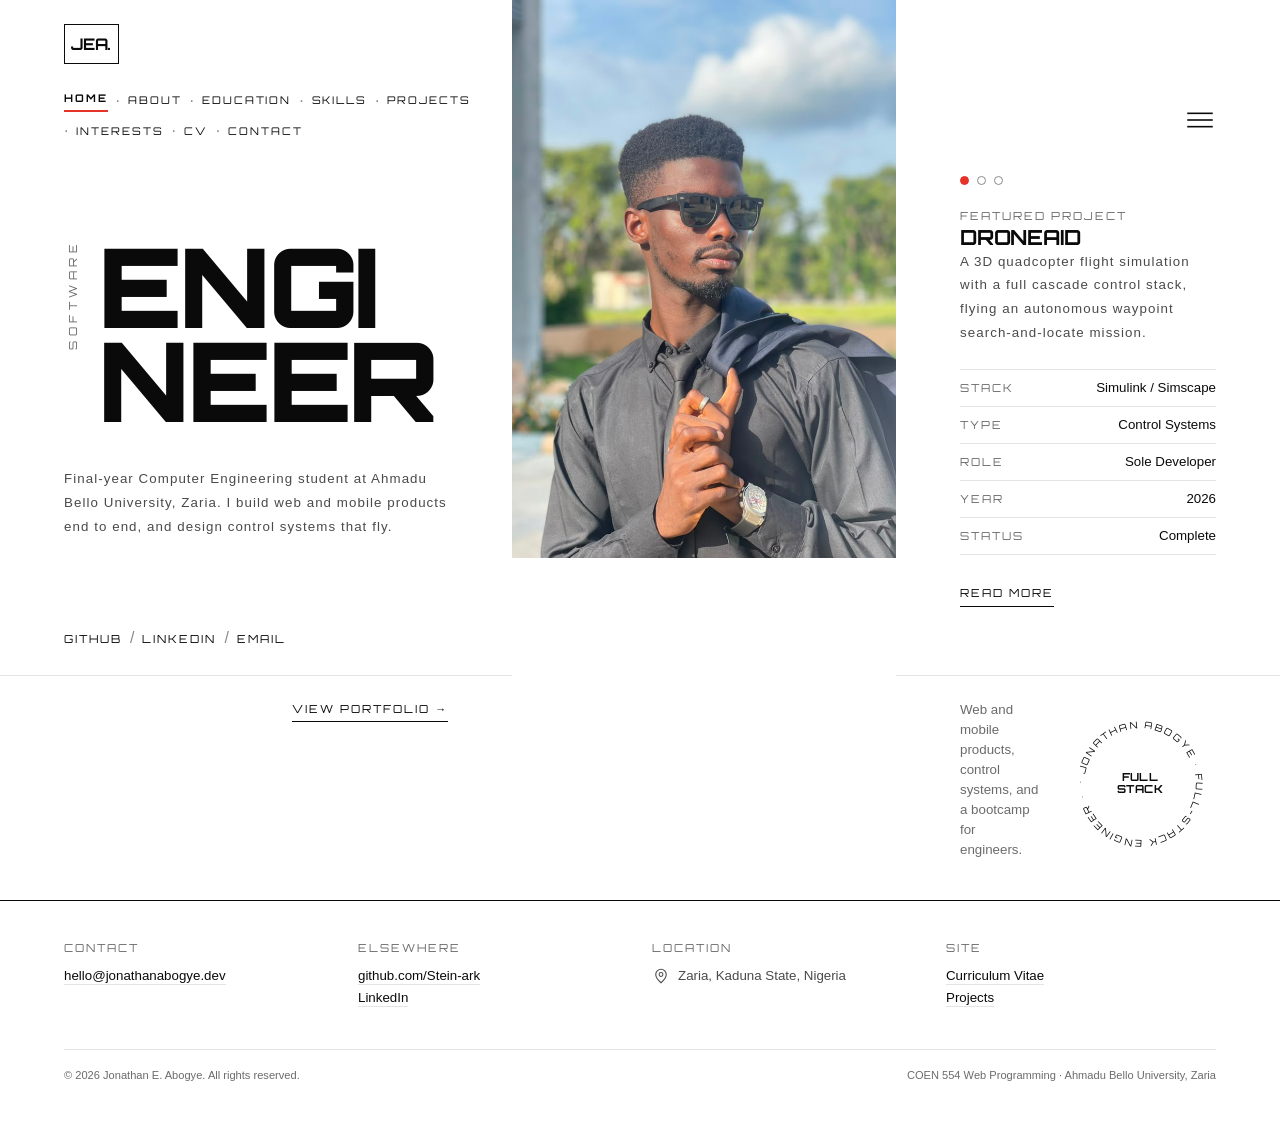
==== index.html @ 04618840 "first commit" ====
<!DOCTYPE html>
<!--
  ============================================================================
  Jonathan E. Abogye — Personal Portfolio
  COEN 554 Web Programming, Ahmadu Bello University, Zaria

  CONSTRAINTS OBSERVED ON EVERY PAGE
  - No JavaScript. No .js files, no inline event handlers, no DOM scripting.
    The only script element on any page carries
    type="application/ld+json", which is declarative structured data, not
    executable code.
  - No CSS framework. All CSS in assets/css/ is hand-written.
  - No external network requests. Orbitron is self-hosted in assets/fonts/,
    every icon is inline SVG, the portrait is a local file.

  DATA MODEL NOTE
  The canonical content schema for this site lives in data/*.json
  (profile.json, projects.json, skills.json, education.json). Because
  JavaScript is prohibited, those files cannot be fetched and rendered at
  run time, so the same content is carried statically in this markup. The
  JSON defines the shape the content would be rendered from in a build that
  permits scripting. See docs/technical-report.md, section 2.
  ============================================================================
-->
<html lang="en">
<head>
  <meta charset="utf-8">
  <meta name="viewport" content="width=device-width, initial-scale=1">
  <title>Jonathan E. Abogye — Full-Stack Developer &amp; Computer Engineer</title>
  <meta name="description" content="Portfolio of Jonathan E. Abogye, final-year Computer Engineering student at Ahmadu Bello University, Zaria. Full-stack web and mobile development, control systems and simulation.">
  <meta name="author" content="Jonathan E. Abogye">
  <meta name="theme-color" content="#0A0A0A">

  <link rel="stylesheet" href="assets/css/reset.css">
  <link rel="stylesheet" href="assets/css/typography.css">
  <link rel="stylesheet" href="assets/css/main.css">
  <link rel="stylesheet" href="assets/css/responsive.css">

  <!-- Structured data: Person. Declarative JSON-LD, permitted by the brief. -->
  <script type="application/ld+json">
  {
    "@context": "https://schema.org",
    "@type": "Person",
    "name": "Jonathan E. Abogye",
    "givenName": "Jonathan",
    "familyName": "Abogye",
    "jobTitle": "Full-Stack Developer & Computer Engineer",
    "description": "Final-year Computer Engineering student at Ahmadu Bello University, Zaria. Builds web and mobile products end to end, and works on control systems and simulation.",
    "email": "mailto:hello@jonathanabogye.dev",
    "alumniOf": {
      "@type": "CollegeOrUniversity",
      "name": "Ahmadu Bello University",
      "address": {
        "@type": "PostalAddress",
        "addressLocality": "Zaria",
        "addressRegion": "Kaduna State",
        "addressCountry": "NG"
      }
    },
    "address": {
      "@type": "PostalAddress",
      "addressLocality": "Zaria",
      "addressRegion": "Kaduna State",
      "addressCountry": "NG"
    },
    "knowsAbout": [
      "Full-stack web development",
      "React",
      "Next.js",
      "React Native",
      "Node.js",
      "Control systems design",
      "Simulink",
      "Simscape Multibody",
      "Computer vision"
    ],
    "sameAs": [
      "https://github.com/Stein-ark",
      "https://www.linkedin.com/in/jonathan-abogye"
    ]
  }
  </script>
</head>

<body class="home">
  <a class="skip-link" href="#main">Skip to content</a>

  <!-- ==========================================================================
       Shared header. Identical markup on all eight pages.
       Source order is input -> label -> nav, which is what lets the checked
       state of the checkbox drive the nav panel through a sibling selector.
       ========================================================================== -->
  <header class="site-header">
    <a class="logo" href="index.html" aria-label="Jonathan E. Abogye — home">
      <span class="logo-mark">JEA.</span>
    </a>

    <input type="checkbox" id="nav-toggle" class="nav-toggle">
    <label class="nav-burger" for="nav-toggle">
      <span class="visually-hidden">Open and close the main menu</span>
      <svg class="icon" viewBox="0 0 24 24" aria-hidden="true" focusable="false">
        <line x1="3" y1="7" x2="21" y2="7"/>
        <line x1="3" y1="12" x2="21" y2="12"/>
        <line x1="3" y1="17" x2="21" y2="17"/>
      </svg>
    </label>

    <nav class="site-nav" id="site-nav" aria-label="Main">
      <ul class="nav-list">
        <li><a class="nav-link" href="index.html" aria-current="page">Home</a></li>
        <li><a class="nav-link" href="about.html">About</a></li>
        <li><a class="nav-link" href="education.html">Education</a></li>
        <li><a class="nav-link" href="skills.html">Skills</a></li>
        <li><a class="nav-link" href="projects.html">Projects</a></li>
        <li><a class="nav-link" href="interests.html">Interests</a></li>
        <li><a class="nav-link" href="cv.html">CV</a></li>
        <li><a class="nav-link" href="contact.html">Contact</a></li>
      </ul>
    </nav>
  </header>

  <!-- ==========================================================================
       Hero. Three-column grid at >=1024px; single column below 768px in the
       source order photo -> headline -> content.
       ========================================================================== -->
  <main class="home-hero" id="main">

    <!-- Centre column: the only photograph on the site, full bleed. -->
    <figure class="hero-media">
      <!-- The only photograph on the site. 810x1080 (3:4), sized to the
           centre column and cropped with object-fit: cover. -->
      <img src="assets/images/jonathan.jpg"
           alt="Jonathan E. Abogye, photographed outdoors in a dark shirt and sunglasses with a jacket over one shoulder."
           width="810" height="1080">
    </figure>

    <!-- Left column -->
    <div class="hero-left">
      <div class="hero-headline">
        <span class="vertical-word" aria-hidden="true">Software</span>
        <h1 class="hero-stack">
          <span class="visually-hidden">Jonathan E. Abogye, software engineer</span>
          <span class="hero-word" aria-hidden="true">Engi</span>
          <span class="hero-word" aria-hidden="true">neer</span>
        </h1>
      </div>

      <p class="tracked-body hero-intro">
        Final-year Computer Engineering student at Ahmadu Bello University,
        Zaria. I build web and mobile products end to end, and design control
        systems that fly.
      </p>

      <div class="hero-foot">
        <ul class="link-row">
          <li><a href="https://github.com/Stein-ark" rel="me noopener" target="_blank">GitHub</a></li>
          <!-- PLACEHOLDER handle — confirm the real LinkedIn URL before submission. -->
          <li><a href="https://www.linkedin.com/in/jonathan-abogye" rel="me noopener" target="_blank">LinkedIn</a></li>
          <!-- PLACEHOLDER address — replace with the real mailbox before submission. -->
          <li><a href="mailto:hello@jonathanabogye.dev">Email</a></li>
        </ul>
      </div>
    </div>

    <!-- Right column -->
    <div class="hero-right">
      <!-- Decorative rule mark, mirroring the menu control that appears on
           small screens. Hidden from assistive technology; the real menu
           control lives in the header. -->
      <svg class="icon icon-lg hero-rule-mark" viewBox="0 0 24 24" aria-hidden="true" focusable="false">
        <line x1="3" y1="7" x2="21" y2="7"/>
        <line x1="3" y1="12" x2="21" y2="12"/>
        <line x1="3" y1="17" x2="21" y2="17"/>
      </svg>

      <!-- ==================================================================
           CSS-only component: featured-project carousel. Three radio inputs,
           three dot labels, three panels. No script.
           ================================================================== -->
      <section class="carousel" aria-label="Featured projects">
        <input type="radio" name="featured" id="feat-1" class="carousel-input" checked>
        <input type="radio" name="featured" id="feat-2" class="carousel-input">
        <input type="radio" name="featured" id="feat-3" class="carousel-input">

        <div class="carousel-dots">
          <label class="carousel-dot" for="feat-1"><span class="visually-hidden">Show featured project one, DroneAid</span></label>
          <label class="carousel-dot" for="feat-2"><span class="visually-hidden">Show featured project two, Cove</span></label>
          <label class="carousel-dot" for="feat-3"><span class="visually-hidden">Show featured project three, SmartScale</span></label>
        </div>

        <div class="carousel-panels">
          <article class="carousel-panel">
            <p class="eyebrow">Featured Project</p>
            <h2 class="card-title">DroneAid</h2>
            <p class="tracked-body">
              A 3D quadcopter flight simulation with a full cascade control
              stack, flying an autonomous waypoint search-and-locate mission.
            </p>

            <dl class="spec">
              <div><dt>Stack</dt><dd>Simulink / Simscape</dd></div>
              <div><dt>Type</dt><dd>Control Systems</dd></div>
              <div><dt>Role</dt><dd>Sole Developer</dd></div>
              <div><dt>Year</dt><dd>2026</dd></div>
              <div><dt>Status</dt><dd>Complete</dd></div>
            </dl>

            <a class="link-caps" href="projects.html#droneaid">Read More</a>
          </article>

          <article class="carousel-panel">
            <p class="eyebrow">Featured Project</p>
            <h2 class="card-title">Cove</h2>
            <p class="tracked-body">
              A short-term rental platform covering listings, search, the
              booking flow and role-based authentication.
            </p>

            <dl class="spec">
              <div><dt>Stack</dt><dd>React / Node / MongoDB</dd></div>
              <div><dt>Type</dt><dd>Web Platform</dd></div>
              <div><dt>Role</dt><dd>Full-Stack Developer</dd></div>
              <div><dt>Year</dt><dd>2025</dd></div>
              <div><dt>Status</dt><dd>Complete</dd></div>
            </dl>

            <a class="link-caps" href="projects.html#cove">Read More</a>
          </article>

          <article class="carousel-panel">
            <p class="eyebrow">Featured Project</p>
            <h2 class="card-title">SmartScale</h2>
            <p class="tracked-body">
              A React Native app paired with a Bluetooth Low Energy weighing
              scale, with local storage, charting and PDF export.
            </p>

            <dl class="spec">
              <div><dt>Stack</dt><dd>React Native / Expo</dd></div>
              <div><dt>Type</dt><dd>Mobile Application</dd></div>
              <div><dt>Role</dt><dd>Sole Developer</dd></div>
              <div><dt>Year</dt><dd>2025</dd></div>
              <div><dt>Status</dt><dd>Complete</dd></div>
            </dl>

            <a class="link-caps" href="projects.html#smartscale">Read More</a>
          </article>
        </div>
      </section>
    </div>

    <!-- Bottom band, left cell: sits against the left edge of the photograph -->
    <div class="hero-band-left">
      <a class="link-caps" href="projects.html">View Portfolio &#8594;</a>
    </div>

    <!-- Bottom band, right cell: caption and the rotating badge -->
    <div class="hero-band-right">
      <p class="caption">
        Web and mobile products, control systems, and a bootcamp for engineers.
      </p>

      <!-- Rotating badge: inline SVG textPath on a circle, spun by a CSS
           @keyframes animation. CSS animation is not JavaScript. The
           animation stops under prefers-reduced-motion. -->
      <div class="badge">
        <svg class="badge-ring" viewBox="0 0 120 120" aria-hidden="true" focusable="false">
          <defs>
            <path id="badge-path"
                  d="M60,60 m-44,0 a44,44 0 1,1 88,0 a44,44 0 1,1 -88,0"
                  fill="none"/>
          </defs>
          <text>
            <textPath href="#badge-path" startOffset="0">&#8226; Jonathan Abogye &#8226; Full-Stack Engineer &#8226;</textPath>
          </text>
        </svg>
        <span class="badge-centre" aria-hidden="true">
          <span>Full</span>
          <span>Stack</span>
        </span>
      </div>
    </div>
  </main>

  <!-- ==========================================================================
       Shared footer. Identical markup on all eight pages.
       ========================================================================== -->
  <footer class="site-footer">
    <div class="footer-grid">
      <div class="footer-col">
        <span class="eyebrow">Contact</span>
        <!-- PLACEHOLDER address — replace before submission. -->
        <p><a class="link" href="mailto:hello@jonathanabogye.dev">hello@jonathanabogye.dev</a></p>
      </div>

      <div class="footer-col">
        <span class="eyebrow">Elsewhere</span>
        <p><a class="link" href="https://github.com/Stein-ark" rel="me noopener" target="_blank">github.com/Stein-ark</a></p>
        <!-- PLACEHOLDER handle — confirm before submission. -->
        <p><a class="link" href="https://www.linkedin.com/in/jonathan-abogye" rel="me noopener" target="_blank">LinkedIn</a></p>
      </div>

      <div class="footer-col">
        <span class="eyebrow">Location</span>
        <p class="icon-inline">
          <svg class="icon" viewBox="0 0 24 24" aria-hidden="true" focusable="false">
            <path d="M12 21s7-6.2 7-11a7 7 0 1 0-14 0c0 4.8 7 11 7 11z"/>
            <circle cx="12" cy="10" r="2.6"/>
          </svg>
          Zaria, Kaduna State, Nigeria
        </p>
      </div>

      <div class="footer-col">
        <span class="eyebrow">Site</span>
        <p><a class="link" href="cv.html">Curriculum Vitae</a></p>
        <p><a class="link" href="projects.html">Projects</a></p>
      </div>
    </div>

    <div class="footer-bottom">
      <span>&copy; 2026 Jonathan E. Abogye. All rights reserved.</span>
      <span>COEN 554 Web Programming &#183; Ahmadu Bello University, Zaria</span>
    </div>
  </footer>
</body>
</html>
---- assets/css/typography.css ----
/* ==========================================================================
   typography.css — self-hosted display face, type scale, text primitives
   --------------------------------------------------------------------------
   Orbitron is a DISPLAY face. It is confined to headings, navigation labels,
   spec-table labels and the logo mark. All running copy is set in the native
   system sans stack: it renders with zero network cost and is far more
   readable at paragraph sizes than a squared geometric face.
   ========================================================================== */

/* --------------------------------------------------------------------------
   1. @font-face — SELF-HOSTED. No Google Fonts link, no CDN.
   The three .woff2 files live in assets/fonts/ and are the only font files
   the site loads. font-display: swap paints body copy immediately and swaps
   the display face in when it arrives.
   -------------------------------------------------------------------------- */

@font-face {
  font-family: "Orbitron";
  src: url("../fonts/orbitron-400.woff2") format("woff2");
  font-weight: 400;
  font-style: normal;
  font-display: swap;
}

@font-face {
  font-family: "Orbitron";
  src: url("../fonts/orbitron-700.woff2") format("woff2");
  font-weight: 700;
  font-style: normal;
  font-display: swap;
}

@font-face {
  font-family: "Orbitron";
  src: url("../fonts/orbitron-900.woff2") format("woff2");
  font-weight: 900;
  font-style: normal;
  font-display: swap;
}

/* --------------------------------------------------------------------------
   2. Font stacks and the modular type scale
   Body scale ratio 1.2 (minor third), display sizes fluid via clamp().
   -------------------------------------------------------------------------- */

:root {
  --font-display: "Orbitron", "Segoe UI", Tahoma, sans-serif;
  --font-body: -apple-system, BlinkMacSystemFont, "Segoe UI", Roboto,
    Helvetica, Arial, sans-serif;

  /* Static steps — body copy, labels, small print */
  --step--2: 0.694rem;   /* 11.1px — spec-table labels, eyebrow labels */
  --step--1: 0.833rem;   /* 13.3px — captions, footer, nav */
  --step-0: 1rem;        /* 16px   — body */
  --step-1: 1.2rem;      /* 19.2px — lead paragraph */
  --step-2: 1.44rem;     /* 23px   — sub-heading */
  --step-3: 1.728rem;    /* 27.6px — section heading */

  /* Fluid display steps — flex with the viewport.
     --display-xl is sized for the single-column layout, where the hero stack
     has the full measure. responsive.css narrows it inside the >=1024px
     three-column grid, where it only has 40% of the viewport to live in. */
  --display-xl: clamp(4rem, 21vw, 14rem);       /* ENGI / NEER hero stack */
  --display-l: clamp(2.4rem, 7vw, 5rem);        /* interior page titles */
  --display-m: clamp(1.5rem, 3vw, 2.25rem);     /* card + section titles */
  --display-s: clamp(1.05rem, 1.8vw, 1.3rem);   /* featured-project title */

  /* Tracking */
  --track-display: -0.03em;  /* negative — lines pull together */
  --track-label: 0.18em;     /* wide — small uppercase labels */
  --track-body-caps: 0.08em;

  /* Leading */
  --leading-display: 0.85;   /* stacked lines nearly touch */
  --leading-tight: 1.2;
  --leading-body: 1.65;
}

/* --------------------------------------------------------------------------
   3. Base text
   -------------------------------------------------------------------------- */

body {
  font-family: var(--font-body);
  font-size: var(--step-0);
  line-height: var(--leading-body);
  color: var(--ink);
  background-color: var(--paper);
}

p {
  max-width: 62ch; /* measure cap — long lines are hard to track back from */
}

/* --------------------------------------------------------------------------
   4. Display primitives
   -------------------------------------------------------------------------- */

.display,
.page-title,
.hero-word,
.logo-mark,
.nav-link,
.spec-label,
.eyebrow {
  font-family: var(--font-display);
  text-transform: uppercase;
}

/* The hero stack: ENGI / NEER. Tight leading plus negative tracking is the
   single detail that carries the whole look. */
.hero-word {
  display: block;
  font-weight: 900;
  font-size: var(--display-xl);
  line-height: var(--leading-display);
  letter-spacing: var(--track-display);
  color: var(--ink);
}

.page-title {
  font-weight: 900;
  font-size: var(--display-l);
  line-height: 0.9;
  letter-spacing: var(--track-display);
}

.section-title {
  font-family: var(--font-display);
  text-transform: uppercase;
  font-weight: 700;
  font-size: var(--display-m);
  line-height: var(--leading-tight);
  letter-spacing: -0.02em;
}

.card-title {
  font-family: var(--font-display);
  text-transform: uppercase;
  font-weight: 700;
  font-size: var(--display-s);
  line-height: var(--leading-tight);
  letter-spacing: -0.01em;
}

/* Small wide-tracked uppercase label — the connective tissue of the layout. */
.eyebrow,
.spec-label,
.label {
  font-family: var(--font-display);
  text-transform: uppercase;
  font-weight: 400;
  font-size: var(--step--2);
  letter-spacing: var(--track-label);
  line-height: 1.4;
  color: var(--muted);
}

/* Body copy set small, uppercase-ish and widely tracked — used for the hero
   intro and captions. Kept short; wide tracking hurts long-form reading. */
.tracked-body {
  font-size: var(--step--1);
  letter-spacing: var(--track-body-caps);
  line-height: 1.8;
  color: var(--secondary);
}

.lead {
  font-size: var(--step-1);
  line-height: 1.55;
  color: var(--ink);
  max-width: 46ch;
}

.muted {
  color: var(--muted);
}

.caption {
  font-size: var(--step--1);
  color: var(--muted);
  line-height: 1.5;
}
---- assets/css/main.css ----
/* ==========================================================================
   main.css — custom properties, layout system, components
   --------------------------------------------------------------------------
   MOBILE FIRST. Everything here is the small-screen base. Enhancements for
   >=768px and >=1024px live in responsive.css, loaded last.
   ========================================================================== */

/* --------------------------------------------------------------------------
   1. Design tokens
   --------------------------------------------------------------------------
   Contrast audit against paper white #FFFFFF (WCAG 2.1):
     --ink        #0A0A0A  19.6:1  AAA  body + headings
     --secondary  #4A4A4A   8.9:1  AAA  secondary body copy
     --muted      #6B6B6B   5.3:1  AA   labels, captions, footnotes
     --grey-mid   #8A8A8A   3.4:1  ---  NON-TEXT ONLY (marks, borders, icons)
     --accent     #E63329   4.3:1  AA-large / non-text  display + marks only
     --accent-deep #C8261D  5.6:1  AA   small red text, links, focus ring
   The brief named #8A8A8A for muted labels. At 3.4:1 that fails AA for small
   text, so label text uses --muted (#6B6B6B) and #8A8A8A is retained strictly
   for non-text marks where the 3:1 non-text threshold applies. Reasoning is
   documented in docs/technical-report.md, section 1.
   -------------------------------------------------------------------------- */

:root {
  /* Core palette */
  --paper: #ffffff;
  --ink: #0a0a0a;
  --accent: #e63329;
  --accent-deep: #c8261d;

  /* Neutrals */
  --rule: #e4e4e4;      /* hairline rules */
  --grey-mid: #8a8a8a;  /* non-text marks only */
  --muted: #6b6b6b;     /* muted text — AA compliant */
  --secondary: #4a4a4a; /* secondary body copy */
  --wash: #f7f7f7;      /* faint block fill */

  /* Spacing scale */
  --space-3xs: 0.25rem;
  --space-2xs: 0.5rem;
  --space-xs: 0.75rem;
  --space-s: 1rem;
  --space-m: 1.5rem;
  --space-l: 2.5rem;
  --space-xl: 4rem;
  --space-2xl: 6rem;

  /* Layout */
  --gutter: 1.25rem;         /* page side padding, mobile */
  --hairline: 1px solid var(--rule);
  --measure: 62ch;
  --header-h: 4rem;
}

/* --------------------------------------------------------------------------
   2. Page frame
   -------------------------------------------------------------------------- */

.skip-link {
  position: absolute;
  top: -100%;
  left: var(--space-2xs);
  z-index: 100;
  padding: var(--space-2xs) var(--space-s);
  background: var(--ink);
  color: var(--paper);
  font-family: var(--font-display);
  font-size: var(--step--2);
  letter-spacing: var(--track-label);
  text-transform: uppercase;
}

.skip-link:focus {
  top: var(--space-2xs);
}

.wrap {
  padding-inline: var(--gutter);
}

/* --------------------------------------------------------------------------
   3. Header / navigation (shared markup on all eight pages)
   --------------------------------------------------------------------------
   CSS-ONLY COMPONENT 1 — the checkbox hack.
   Source order inside <header> is: input -> label -> nav. The checked state of
   the input drives the nav panel through the general sibling combinator. No
   JavaScript, no inline handlers.
   -------------------------------------------------------------------------- */

.site-header {
  position: relative;
  display: flex;
  align-items: center;
  gap: var(--space-s);
  min-height: var(--header-h);
  padding-inline: var(--gutter);
  border-bottom: var(--hairline);
  background: var(--paper);
}

/* Logo mark — the initials inside a thin-bordered box. The box is sized from
   its text with a square minimum rather than pinned to a fixed width, so it
   stays correct whether the mark is "J." or "JEA.". */
.logo {
  flex: 0 0 auto;
  display: inline-flex;
  align-items: center;
  justify-content: center;
  min-width: 2.5rem;
  height: 2.5rem;
  padding-inline: 0.4rem;
  border: 1px solid var(--ink);
}

.logo-mark {
  font-family: var(--font-display);
  font-weight: 700;
  font-size: var(--step-0);
  letter-spacing: -0.02em;
  line-height: 1;
  color: var(--ink);
}

.logo:hover {
  border-color: var(--accent);
}

.logo:hover .logo-mark {
  color: var(--accent-deep);
}

/* The checkbox itself: off-screen but still focusable and still in the tab
   order, so the menu is fully keyboard operable. */
.nav-toggle {
  position: absolute;
  opacity: 0;
  width: 1px;
  height: 1px;
  pointer-events: none;
}

/* The label is the visible control. Three hairlines drawn as inline SVG. */
.nav-burger {
  margin-left: auto;
  display: inline-flex;
  align-items: center;
  justify-content: center;
  width: 2.5rem;
  height: 2.5rem;
  cursor: pointer;
  color: var(--ink);
  border: 1px solid transparent;
}

.nav-burger:hover {
  color: var(--accent-deep);
}

/* Keyboard focus ring is drawn on the label when the hidden input has focus. */
.nav-toggle:focus-visible + .nav-burger {
  outline: 2px solid var(--accent-deep);
  outline-offset: 2px;
}

/* Collapsed panel. max-height + visibility keeps it out of the a11y tree
   when closed and animates open without JavaScript. */
.site-nav {
  position: absolute;
  top: 100%;
  left: 0;
  right: 0;
  z-index: 20;
  overflow: hidden;
  max-height: 0;
  visibility: hidden;
  background: var(--paper);
  border-bottom: 1px solid var(--ink);
  transition: max-height 0.28s ease, visibility 0s linear 0.28s;
}

/* max-height must exceed the panel's natural height (eight items, ~376px at
   a 16px root). overflow-y: auto is a safety net: if a visitor's text size
   pushes the list past the cap, the panel scrolls rather than clipping the
   last links out of reach. */
.nav-toggle:checked ~ .site-nav {
  max-height: 32rem;
  overflow-y: auto;
  visibility: visible;
  transition: max-height 0.28s ease, visibility 0s linear 0s;
}

.nav-list {
  list-style: none;
  margin: 0;
  padding: 0;
}

.nav-list li + li {
  border-top: var(--hairline);
}

.nav-link {
  display: block;
  padding: var(--space-xs) var(--gutter);
  font-family: var(--font-display);
  font-weight: 400;
  font-size: var(--step--1);
  letter-spacing: var(--track-label);
  text-transform: uppercase;
  color: var(--ink);
}

.nav-link:hover {
  color: var(--accent-deep);
}

/* Current page marker — accent rule plus a bullet, never colour alone. */
.nav-link[aria-current="page"] {
  color: var(--ink);
  font-weight: 700;
  box-shadow: inset 3px 0 0 var(--accent);
}

.nav-link[aria-current="page"]::after {
  content: " \25CF";
  color: var(--accent);
}

/* --------------------------------------------------------------------------
   4. Focus visibility — keyboard users must always see where they are
   -------------------------------------------------------------------------- */

a:focus-visible,
button:focus-visible,
summary:focus-visible,
input:focus-visible,
textarea:focus-visible,
select:focus-visible,
label:focus-visible,
[tabindex]:focus-visible {
  outline: 2px solid var(--accent-deep);
  outline-offset: 2px;
}

/* --------------------------------------------------------------------------
   5. Links
   -------------------------------------------------------------------------- */

.link {
  color: var(--ink);
  border-bottom: 1px solid var(--rule);
  padding-bottom: 1px;
  transition: color 0.18s ease, border-color 0.18s ease;
}

.link:hover {
  color: var(--accent-deep);
  border-bottom-color: var(--accent);
}

/* Small tracked uppercase action link, e.g. READ MORE / VIEW PORTFOLIO */
.link-caps {
  display: inline-block;
  font-family: var(--font-display);
  text-transform: uppercase;
  font-size: var(--step--2);
  letter-spacing: var(--track-label);
  color: var(--ink);
  border-bottom: 1px solid var(--ink);
  padding-bottom: 3px;
  transition: color 0.18s ease, border-color 0.18s ease;
}

.link-caps:hover {
  color: var(--accent-deep);
  border-bottom-color: var(--accent);
}

/* Slash-separated inline link row (GITHUB / LINKEDIN / EMAIL) */
.link-row {
  display: flex;
  flex-wrap: wrap;
  align-items: center;
  gap: var(--space-2xs);
  list-style: none;
  margin: 0;
  padding: 0;
}

.link-row li + li::before {
  content: "/";
  margin-right: var(--space-2xs);
  color: var(--grey-mid);
}

.link-row a {
  font-family: var(--font-display);
  text-transform: uppercase;
  font-size: var(--step--2);
  letter-spacing: var(--track-label);
  color: var(--ink);
}

.link-row a:hover {
  color: var(--accent-deep);
  text-decoration: underline;
  text-underline-offset: 4px;
}

/* --------------------------------------------------------------------------
   6. Homepage hero
   --------------------------------------------------------------------------
   Mobile base: one column, source order photo -> headline -> content, as the
   brief requires. The three-column grid is switched on at >=1024px in
   responsive.css.
   -------------------------------------------------------------------------- */

.home-hero {
  display: grid;
  grid-template-columns: 1fr;
}

/* Source order inside <main> is media -> left -> right -> band, which is
   already the required small-screen order: photo, headline, content. */
/* The FIGURE controls how much room the portrait takes; the image always
   fills the figure completely. Sizing the figure rather than the image is
   what keeps the crop clean — shrinking the image inside a taller figure
   leaves a band of empty box below it.
   Small screens get the full 3:4 portrait. The explicit ratio also gives the
   figure a definite height, which the image's height: 100% resolves against.
   >=1024px overrides both, in responsive.css. */
.hero-media {
  margin: 0;
  aspect-ratio: 3 / 4;
  overflow: hidden;
  background: var(--wash);
}

.hero-media img {
  width: 100%;
  height: 100%;
  object-fit: cover;
  border-radius: 0;       /* full bleed — never rounded */
}

.hero-left,
.hero-right {
  display: flex;
  flex-direction: column;
  min-width: 0;   /* let the column be narrower than its widest child */
  padding: var(--space-l) var(--gutter);
}

.hero-right {
  border-top: var(--hairline);
}

/* Headline block: rotated word in the gutter, stacked display type beside it */
.hero-headline {
  display: flex;
  align-items: flex-start;
  gap: var(--space-s);
  margin-block: var(--space-l);
}

/* The rotated word SOFTWARE. Hidden below 768px — it does not work narrow. */
.vertical-word {
  display: none;
  writing-mode: vertical-rl;
  transform: rotate(180deg);
  font-family: var(--font-display);
  text-transform: uppercase;
  font-size: var(--step--2);
  font-weight: 400;
  letter-spacing: 0.4em;
  color: var(--muted);
  white-space: nowrap;
}

.hero-stack {
  margin: 0;
}

.hero-intro {
  margin-bottom: var(--space-l);
}

.hero-foot {
  margin-top: auto;
  padding-top: var(--space-m);
}

/* The three-hairline mark at the top of the right column. Purely decorative:
   it appears only at the widths where the functional menu control is hidden,
   so there is never a dead control on the page. */
.hero-rule-mark {
  display: none;
  margin-left: auto;
  margin-bottom: var(--space-l);
  color: var(--ink);
}

/* --------------------------------------------------------------------------
   7. Carousel — CSS-ONLY COMPONENT 2
   --------------------------------------------------------------------------
   Three radio inputs, three <label> dots, three panels. :checked drives which
   panel is shown via the general sibling combinator. The dots are real
   controls, not decoration.
   -------------------------------------------------------------------------- */

.carousel {
  position: relative;
}

.carousel-input {
  position: absolute;
  opacity: 0;
  width: 1px;
  height: 1px;
  pointer-events: none;
}

.carousel-dots {
  display: flex;
  gap: var(--space-2xs);
  margin-bottom: var(--space-m);
}

.carousel-dot {
  display: block;
  width: 9px;
  height: 9px;
  border: 1px solid var(--grey-mid);
  border-radius: 50%;
  cursor: pointer;
  background: transparent;
  transition: background-color 0.18s ease, border-color 0.18s ease;
}

.carousel-dot:hover {
  border-color: var(--accent);
}

.carousel-panel {
  display: none;
}

#feat-1:checked ~ .carousel-dots label[for="feat-1"],
#feat-2:checked ~ .carousel-dots label[for="feat-2"],
#feat-3:checked ~ .carousel-dots label[for="feat-3"] {
  background: var(--accent);
  border-color: var(--accent);
}

#feat-1:checked ~ .carousel-panels > .carousel-panel:nth-child(1),
#feat-2:checked ~ .carousel-panels > .carousel-panel:nth-child(2),
#feat-3:checked ~ .carousel-panels > .carousel-panel:nth-child(3) {
  display: block;
}

.carousel-input:focus-visible ~ .carousel-dots label {
  outline: 2px solid var(--accent-deep);
  outline-offset: 3px;
}

/* --------------------------------------------------------------------------
   8. Specification table — the signature pattern
   --------------------------------------------------------------------------
   Hairline-ruled rows: wide-tracked label left, value right-aligned. Reused
   for the featured project, education entries, skill groups and CV rows. It
   is what makes eight separate pages read as one designed system.
   -------------------------------------------------------------------------- */

.spec {
  width: 100%;
  border-top: var(--hairline);
  margin-block: var(--space-m);
}

.spec-row {
  display: flex;
  align-items: baseline;
  justify-content: space-between;
  gap: var(--space-s);
  padding-block: var(--space-2xs);
  border-bottom: var(--hairline);
}

/* Both cells must be allowed to shrink and wrap. Without min-width: 0 a flex
   item refuses to go below its min-content width, and a long label beside a
   long value overflows the row at 320px. */
.spec-label {
  flex: 0 1 auto;
  min-width: 0;
  overflow-wrap: break-word;
  color: var(--muted);
}

.spec-value {
  flex: 1 1 auto;
  min-width: 0;
  overflow-wrap: break-word;
  text-align: right;
  font-size: var(--step--1);
  color: var(--ink);
  line-height: 1.5;
}

/* <dl> variant — semantically correct for label/value pairs */
dl.spec {
  display: block;
}

dl.spec > div {
  display: flex;
  align-items: baseline;
  justify-content: space-between;
  gap: var(--space-s);
  padding-block: var(--space-2xs);
  border-bottom: var(--hairline);
}

dl.spec dt {
  flex: 0 1 auto;
  min-width: 0;
  overflow-wrap: break-word;
  font-family: var(--font-display);
  text-transform: uppercase;
  font-size: var(--step--2);
  font-weight: 400;
  letter-spacing: var(--track-label);
  color: var(--muted);
}

dl.spec dd {
  flex: 1 1 auto;
  min-width: 0;
  overflow-wrap: break-word;
  margin: 0;
  text-align: right;
  font-size: var(--step--1);
  color: var(--ink);
  line-height: 1.5;
}

/* --------------------------------------------------------------------------
   9. Rotating badge — inline SVG textPath, animated with pure CSS keyframes.
   CSS animation is not JavaScript; it is permitted.
   -------------------------------------------------------------------------- */

.badge {
  position: relative;
  width: 8.5rem;
  height: 8.5rem;
  flex: 0 0 auto;
}

.badge-ring {
  width: 100%;
  height: 100%;
  animation: badge-spin 22s linear infinite;
  transform-origin: 50% 50%;
}

.badge-ring text {
  font-family: var(--font-display);
  font-size: 7.4px;
  letter-spacing: 0.2em;
  text-transform: uppercase;
  fill: var(--ink);
}

.badge-centre {
  position: absolute;
  inset: 0;
  display: flex;
  flex-direction: column;
  align-items: center;
  justify-content: center;
  font-family: var(--font-display);
  font-weight: 700;
  font-size: var(--step--2);
  letter-spacing: 0.04em;
  line-height: 1.05;
  text-transform: uppercase;
  color: var(--ink);
  pointer-events: none;
}

@keyframes badge-spin {
  from { transform: rotate(0deg); }
  to   { transform: rotate(360deg); }
}

/* --------------------------------------------------------------------------
   10. Bottom band of the hero
   -------------------------------------------------------------------------- */

.hero-band-left,
.hero-band-right {
  display: flex;
  gap: var(--space-m);
  padding: var(--space-m) var(--gutter) var(--space-l);
  border-top: var(--hairline);
}

.hero-band-left {
  flex-direction: column;
  gap: var(--space-2xs);
}

.hero-band-right {
  align-items: flex-end;
  justify-content: space-between;
}

/* --------------------------------------------------------------------------
   11. Interior page furniture
   -------------------------------------------------------------------------- */

.page-head {
  padding: var(--space-l) var(--gutter) var(--space-m);
  border-bottom: var(--hairline);
}

.page-head .eyebrow {
  display: block;
  margin-bottom: var(--space-s);
}

.page-head .page-lede {
  margin-top: var(--space-m);
  color: var(--secondary);
}

.page-body {
  display: grid;
  grid-template-columns: 1fr;
  gap: var(--space-l);
  padding: var(--space-l) var(--gutter) var(--space-2xl);
}

.section {
  padding-block: var(--space-m);
}

.section + .section {
  border-top: var(--hairline);
}

.section-head {
  display: flex;
  align-items: baseline;
  gap: var(--space-s);
  margin-bottom: var(--space-m);
}

.section-index {
  font-family: var(--font-display);
  font-size: var(--step--2);
  letter-spacing: var(--track-label);
  color: var(--accent);
}

.mt-m { margin-top: var(--space-m); }

.stack-s > * + * { margin-top: var(--space-2xs); }
.stack-m > * + * { margin-top: var(--space-s); }
.stack-l > * + * { margin-top: var(--space-m); }

.rule {
  border: 0;
  border-top: var(--hairline);
  margin-block: var(--space-m);
}

.rule-ink {
  border-top-color: var(--ink);
}

/* --------------------------------------------------------------------------
   12. Cards (projects, interests)
   -------------------------------------------------------------------------- */

.card-grid {
  display: grid;
  grid-template-columns: 1fr;
  gap: 0;
  border-top: var(--hairline);
}

.card {
  padding-block: var(--space-m);
  border-bottom: var(--hairline);
}

.card-summary {
  margin-block: var(--space-2xs) var(--space-s);
  color: var(--secondary);
  max-width: 54ch;
}

.tags {
  display: flex;
  flex-wrap: wrap;
  gap: var(--space-3xs) var(--space-2xs);
  list-style: none;
  margin: 0 0 var(--space-s);
  padding: 0;
}

.tag {
  font-family: var(--font-display);
  text-transform: uppercase;
  font-size: 0.625rem;
  letter-spacing: 0.12em;
  color: var(--muted);
  border: 1px solid var(--rule);
  padding: 3px 7px;
}

/* --------------------------------------------------------------------------
   13. Project filter — CSS-ONLY COMPONENT 3
   --------------------------------------------------------------------------
   Radio inputs + labels act as tabs. :checked hides the cards that do not
   carry the matching category class. No script.
   -------------------------------------------------------------------------- */

/* The inputs are direct siblings of .filter-bar and .card-grid — that
   adjacency is what the ~ combinator below relies on. */
.filter-input {
  position: absolute;
  opacity: 0;
  width: 1px;
  height: 1px;
  pointer-events: none;
}

.filter-bar {
  display: flex;
  flex-wrap: wrap;
  gap: var(--space-2xs) var(--space-m);
  padding-block: var(--space-s);
  border-block: var(--hairline);
  margin-bottom: var(--space-m);
}

.filter-tab {
  font-family: var(--font-display);
  text-transform: uppercase;
  font-size: var(--step--2);
  letter-spacing: var(--track-label);
  color: var(--muted);
  cursor: pointer;
  padding-bottom: 3px;
  border-bottom: 1px solid transparent;
}

.filter-tab:hover {
  color: var(--accent-deep);
}

#filter-all:checked ~ .filter-bar label[for="filter-all"],
#filter-web:checked ~ .filter-bar label[for="filter-web"],
#filter-mobile:checked ~ .filter-bar label[for="filter-mobile"],
#filter-eng:checked ~ .filter-bar label[for="filter-eng"] {
  color: var(--ink);
  font-weight: 700;
  border-bottom-color: var(--accent);
}

/* Default (ALL) shows everything; each other choice hides non-matching cards */
#filter-web:checked ~ .card-grid .card:not(.cat-web),
#filter-mobile:checked ~ .card-grid .card:not(.cat-mobile),
#filter-eng:checked ~ .card-grid .card:not(.cat-engineering) {
  display: none;
}

#filter-all:focus-visible ~ .filter-bar label[for="filter-all"],
#filter-web:focus-visible ~ .filter-bar label[for="filter-web"],
#filter-mobile:focus-visible ~ .filter-bar label[for="filter-mobile"],
#filter-eng:focus-visible ~ .filter-bar label[for="filter-eng"] {
  outline: 2px solid var(--accent-deep);
  outline-offset: 3px;
}

/* --------------------------------------------------------------------------
   14. Accordion — CSS-ONLY COMPONENT 4 (native <details>/<summary>)
   -------------------------------------------------------------------------- */

.accordion {
  border-top: var(--hairline);
}

.accordion details {
  border-bottom: var(--hairline);
}

.accordion summary {
  display: flex;
  align-items: baseline;
  justify-content: space-between;
  gap: var(--space-s);
  padding-block: var(--space-s);
  cursor: pointer;
  list-style: none;
  font-family: var(--font-display);
  text-transform: uppercase;
  font-weight: 700;
  font-size: var(--step--1);
  letter-spacing: 0.08em;
}

.accordion summary::-webkit-details-marker {
  display: none;
}

/* Plus / minus drawn in CSS — no icon font, no image */
.accordion summary::after {
  content: "+";
  font-family: var(--font-display);
  font-weight: 400;
  color: var(--accent);
  flex: 0 0 auto;
}

.accordion details[open] > summary::after {
  content: "\2212"; /* minus sign */
}

.accordion summary:hover {
  color: var(--accent-deep);
}

.accordion-body {
  padding-bottom: var(--space-m);
}

/* --------------------------------------------------------------------------
   15. Icons — hand-written inline SVG, one consistent sizing rule
   -------------------------------------------------------------------------- */

.icon {
  width: 1.125rem;
  height: 1.125rem;
  flex: 0 0 auto;
  fill: none;
  stroke: currentColor;
  stroke-width: 1.4;
  stroke-linecap: square;
  stroke-linejoin: miter;
}

.icon-lg {
  width: 2rem;
  height: 2rem;
  stroke-width: 1.2;
}

.icon-inline {
  display: inline-flex;
  align-items: center;
  gap: var(--space-2xs);
}

/* --------------------------------------------------------------------------
   16. Contact form — validation styled purely in CSS
   -------------------------------------------------------------------------- */

.form {
  max-width: 34rem;
}

.field + .field {
  margin-top: var(--space-m);
}

.field label {
  display: block;
  font-family: var(--font-display);
  text-transform: uppercase;
  font-size: var(--step--2);
  letter-spacing: var(--track-label);
  color: var(--muted);
  margin-bottom: var(--space-3xs);
}

.field input,
.field textarea {
  width: 100%;
  padding: var(--space-2xs) 0;
  border: 0;
  border-bottom: 1px solid var(--ink);
  background: transparent;
  font-size: var(--step-0);
  color: var(--ink);
  border-radius: 0;
  transition: border-color 0.18s ease;
}

.field textarea {
  min-height: 8rem;
  resize: vertical;
  line-height: 1.6;
}

.field input:focus,
.field textarea:focus {
  outline: none;
  border-bottom-color: var(--accent);
}

.field input:focus-visible,
.field textarea:focus-visible {
  outline: 2px solid var(--accent-deep);
  outline-offset: 3px;
}

/* Validation state is only shown once the control has content, so an empty
   untouched form is never painted as an error. */
.field input:not(:placeholder-shown):invalid,
.field textarea:not(:placeholder-shown):invalid {
  border-bottom-color: var(--accent);
}

.field input:not(:placeholder-shown):valid,
.field textarea:not(:placeholder-shown):valid {
  border-bottom-color: var(--ink);
}

/* The hint is revealed by the same condition — CSS-only inline validation. */
.field-hint {
  display: block;
  margin-top: var(--space-3xs);
  font-size: var(--step--2);
  color: var(--accent-deep);
  visibility: hidden;
}

.field input:not(:placeholder-shown):invalid ~ .field-hint,
.field textarea:not(:placeholder-shown):invalid ~ .field-hint {
  visibility: visible;
}

.btn {
  display: inline-block;
  margin-top: var(--space-m);
  padding: var(--space-xs) var(--space-l);
  background: var(--ink);
  color: var(--paper);
  font-family: var(--font-display);
  text-transform: uppercase;
  font-size: var(--step--2);
  letter-spacing: var(--track-label);
  border: 1px solid var(--ink);
  transition: background-color 0.18s ease, color 0.18s ease;
}

.btn:hover {
  background: var(--accent-deep);
  border-color: var(--accent-deep);
  color: var(--paper);
}

/* --------------------------------------------------------------------------
   17. Footer
   -------------------------------------------------------------------------- */

.site-footer {
  border-top: 1px solid var(--ink);
  padding: var(--space-l) var(--gutter);
  font-size: var(--step--1);
  color: var(--secondary);
}

.footer-grid {
  display: grid;
  grid-template-columns: 1fr;
  gap: var(--space-m);
}

.footer-col .eyebrow {
  display: block;
  margin-bottom: var(--space-2xs);
}

.footer-col a:hover {
  color: var(--accent-deep);
  text-decoration: underline;
  text-underline-offset: 3px;
}

.footer-bottom {
  display: flex;
  flex-wrap: wrap;
  gap: var(--space-2xs) var(--space-m);
  justify-content: space-between;
  margin-top: var(--space-l);
  padding-top: var(--space-s);
  border-top: var(--hairline);
  font-size: var(--step--2);
  color: var(--muted);
}

/* --------------------------------------------------------------------------
   18. One architectural accent detail — the accent-red keyline that opens
   every interior page. This and the nav marker, dot and link hovers are the
   only places red appears.
   -------------------------------------------------------------------------- */

.accent-keyline {
  width: 3.5rem;
  height: 3px;
  background: var(--accent);
  margin-bottom: var(--space-m);
}
---- assets/css/responsive.css ----
/* ==========================================================================
   responsive.css — breakpoint enhancements + print
   --------------------------------------------------------------------------
   Loaded last. main.css holds the mobile base; nothing here is undone below
   its own breakpoint. Verified at 320px, 768px and 1440px.
   ========================================================================== */

/* ==========================================================================
   >= 480px — small tablets / large phones
   ========================================================================== */

@media (min-width: 480px) {
  :root {
    --gutter: 2rem;
  }

  .footer-grid {
    grid-template-columns: repeat(2, minmax(0, 1fr));
  }
}

/* ==========================================================================
   >= 768px — the navigation becomes permanent, the rotated word appears
   ========================================================================== */

@media (min-width: 768px) {
  :root {
    --gutter: 3rem;
    --header-h: 5rem;
  }

  /* The checkbox hack is a small-screen affordance only. Removing the input
     and its label from the box tree also removes them from the tab order, so
     no dead control is left behind for keyboard users. */
  .nav-toggle,
  .nav-burger {
    display: none;
  }

  .site-nav {
    position: static;
    max-height: none;
    visibility: visible;
    overflow: visible;
    border-bottom: 0;
    background: transparent;
    transition: none;
    margin-left: var(--space-l);
  }

  .nav-list {
    display: flex;
    flex-wrap: wrap;
    align-items: center;
    gap: var(--space-3xs) var(--space-s);
  }

  .nav-list li + li {
    border-top: 0;
  }

  /* Middot separators, as in the reference layout */
  .nav-list li + li::before {
    content: "\00B7";
    margin-right: var(--space-s);
    color: var(--grey-mid);
  }

  .nav-list li {
    display: flex;
    align-items: center;
  }

  .nav-link {
    padding: 0;
  }

  .nav-link[aria-current="page"] {
    box-shadow: none;
    border-bottom: 2px solid var(--accent);
    padding-bottom: 2px;
  }

  .nav-link[aria-current="page"]::after {
    content: none;
  }

  /* The rotated word only makes sense once there is a gutter to hold it */
  .vertical-word {
    display: block;
  }

  /* The decorative mark takes over from the hidden menu control */
  .hero-rule-mark {
    display: block;
  }

  .page-body {
    grid-template-columns: minmax(0, 1fr);
    padding-block: var(--space-xl) var(--space-2xl);
  }

  .card-grid.two-up {
    grid-template-columns: repeat(2, minmax(0, 1fr));
    column-gap: var(--space-xl);
  }

  .footer-grid {
    grid-template-columns: repeat(4, minmax(0, 1fr));
  }

  .badge {
    width: 9.5rem;
    height: 9.5rem;
  }
}

/* ==========================================================================
   >= 1024px — the three-column editorial hero
   ==========================================================================
   The homepage header is lifted out of the flow and pinned across the top of
   the composition with no fill and no rule, so the photograph reaches y = 0
   and bleeds past it. The hero grid underneath is then only two rows:

     row 1  | hero-left  |   PHOTO   |  hero-right  |  (1fr)
     row 2  | band-left  |   PHOTO   |  band-right  |  (auto)

   The photo cell spans both rows with zero padding, running edge to edge and
   bleeding past the header above and the band below, while the side columns
   stay generously padded. That contrast is the composition.
   ========================================================================== */

@media (min-width: 1024px) {
  :root {
    --gutter: 4rem;
  }

  .home {
    position: relative;
  }

  /* Pinned over the hero, transparent, no rule. Stacked rather than in a row:
     the logo sits top-left with the nav directly beneath it, as the reference
     composition has it. Stacking also hands the nav the full width of column
     one, so it never runs over the photograph at narrower desktop widths. */
  .home .site-header {
    position: absolute;
    top: 0;
    left: 0;
    right: 0;
    z-index: 2;
    flex-direction: column;
    align-items: flex-start;
    gap: var(--space-m);
    background: transparent;
    border-bottom: 0;
    padding-top: var(--space-m);
  }

  /* Nav is confined to the left column so it never runs over the photograph.
     Set one step smaller and capped in width, the eight labels break into two
     tight rows of four beneath the logo — the reference layout's proportions
     with the full site map the brief requires. */
  /* Sits under the logo, so it has column one to itself. Capped so the eight
     labels break 4 + 4 rather than running out to the photograph's edge. */
  /* The labels flow inline and wrap naturally, which keeps the middot rhythm
     even. The cap is derived from the layout rather than guessed: column one
     is 40vw, less its gutter and a little breathing room, so the nav can
     never reach the photograph at any desktop width. Where the run breaks
     within that width is cosmetic and allowed to vary. */
  .home .site-nav {
    margin-left: 0;
    max-width: calc(40vw - var(--gutter) - 1rem);
  }

  .home .nav-list {
    gap: var(--space-3xs) var(--space-2xs);
  }

  .home .nav-list li + li::before {
    margin-right: var(--space-2xs);
  }

  .home .nav-link {
    font-size: 0.66rem;
  }

  /* The hero stack now shares the viewport with two other columns, so it is
     re-sized against 40% of the viewport rather than the full measure. Four
     characters of Orbitron 900 run to roughly 3em; at 8.6vw that clears the
     column's inner width at every viewport from 1024px upward. */
  :root {
    --display-xl: clamp(5rem, 8.6vw, 11rem);
  }

  /* minmax(0, …) is load-bearing: without it the columns inherit an automatic
     minimum from their content and the 40/30/30 split silently drifts. */
  .home-hero {
    grid-template-columns: minmax(0, 40fr) minmax(0, 30fr) minmax(0, 30fr);
    grid-template-rows: minmax(0, 1fr) auto;
    min-height: 100vh;
    min-height: 100svh;
  }

  /* The photograph is deliberately shorter than the column. It starts at
     y = 0 — bleeding past the pinned header — and stops partway down, leaving
     the rest of the centre column white through to the bottom band. The
     figure carries the height, so the image still fills it edge to edge and
     crops cleanly; there is no empty box below the picture. */
  .hero-media {
    grid-column: 2;
    grid-row: 1 / 3;
    aspect-ratio: auto;
    height: 62vh;
    align-self: start;
  }

  /* Top padding clears the pinned header. Column one clears the taller
     stacked logo-plus-nav block; column three only clears the logo's row. */
  .hero-left {
    grid-column: 1;
    grid-row: 1;
    padding: calc(var(--header-h) + var(--space-2xl)) var(--gutter) var(--space-m);
  }

  .hero-right {
    grid-column: 3;
    grid-row: 1;
    padding: calc(var(--header-h) + var(--space-m)) var(--gutter) var(--space-m);
    border-top: 0;
  }

  .hero-band-left {
    grid-column: 1;
    grid-row: 2;
    display: flex;
    flex-direction: column;
    align-items: flex-end;   /* sits against the left edge of the photograph */
    text-align: right;
    gap: var(--space-2xs);
    padding: var(--space-m) var(--gutter) var(--space-l) var(--gutter);
    border-top: var(--hairline);
  }

  .hero-band-right {
    grid-column: 3;
    grid-row: 2;
    display: flex;
    align-items: flex-end;
    justify-content: space-between;
    gap: var(--space-m);
    padding: var(--space-m) var(--gutter) var(--space-l);
    border-top: var(--hairline);
  }

  .hero-headline {
    margin-block: var(--space-xl) var(--space-l);
  }

  .hero-left .hero-foot {
    margin-top: auto;
  }

  /* Interior pages: asymmetric two-column body with wide margins */
  .page-head {
    padding: var(--space-2xl) var(--gutter) var(--space-l);
  }

  .page-body {
    grid-template-columns: minmax(0, 20rem) minmax(0, 1fr);
    column-gap: var(--space-2xl);
    padding: var(--space-xl) var(--gutter) var(--space-2xl);
  }

  /* A sticky left rail keeps section context visible while the right column
     scrolls — no script involved. */
  .page-rail {
    position: sticky;
    top: var(--space-l);
    align-self: start;
  }

  .page-main-col {
    min-width: 0;
  }

  .full-span {
    grid-column: 1 / -1;
  }

  .card-grid.two-up {
    column-gap: var(--space-2xl);
  }
}

/* ==========================================================================
   1024px - 1199px — the tightest desktop case
   --------------------------------------------------------------------------
   Column one is only ~410px wide here. A smaller gutter gives the nav and the
   hero stack the room they need without changing the type sizes.
   ========================================================================== */

@media (min-width: 1024px) and (max-width: 1199px) {
  :root {
    --gutter: 3rem;
  }
}

/* ==========================================================================
   >= 1440px — cap the measure so the composition does not thin out
   ========================================================================== */

@media (min-width: 1440px) {
  :root {
    --gutter: 5rem;
  }

  .hero-intro,
  .page-head .page-lede {
    max-width: 34ch;
  }
}

/* ==========================================================================
   PRINT — primarily for cv.html
   --------------------------------------------------------------------------
   Strips navigation, footer and every decorative element so the CV prints
   as one or two clean A4 pages in black on white.
   ========================================================================== */

@media print {
  @page {
    size: A4 portrait;
    margin: 16mm 14mm;
  }

  :root {
    --gutter: 0;
    --ink: #000000;
    --secondary: #222222;
    --muted: #444444;
    --rule: #bbbbbb;
  }

  html,
  body {
    background: #ffffff;
    color: #000000;
    font-size: 10.5pt;
    line-height: 1.45;
  }

  /* Chrome furniture and decoration are removed entirely */
  .site-header,
  .site-nav,
  .nav-burger,
  .nav-toggle,
  .site-footer,
  .skip-link,
  .badge,
  .accent-keyline,
  .vertical-word,
  .carousel-dots,
  .filter-bar,
  .hero-media,
  .print-hide {
    display: none !important;
  }

  .page-head,
  .page-body,
  .section {
    padding: 0;
    border: 0;
  }

  .page-body {
    display: block;
  }

  .page-rail {
    position: static;
  }

  /* On screen a 62ch measure keeps paragraphs readable. On A4 the page
     margins already set the line length, and keeping the cap would waste
     roughly half the width and push the CV onto an extra sheet. */
  p,
  .lead,
  .card-summary {
    max-width: none;
  }

  .page-title {
    font-size: 22pt;
    line-height: 1;
    margin-bottom: 2mm;
  }

  .section-title {
    font-size: 12pt;
    margin-top: 6mm;
  }

  /* Print-only contact line, hidden on screen */
  .print-only {
    display: block !important;
    font-size: 9.5pt;
    color: #000000;
  }

  /* Never break a CV entry across a page boundary */
  .cv-entry,
  .accordion details,
  .spec-row,
  dl.spec > div {
    break-inside: avoid;
    page-break-inside: avoid;
  }

  .section {
    break-inside: auto;
  }

  /* Accordions must be open on paper regardless of screen state */
  details {
    display: block !important;
  }

  details > *:not(summary) {
    display: block !important;
  }

  a {
    color: #000000;
    text-decoration: none;
    border-bottom: 0;
  }

  /* Expand the destination of real links so a printed page stays useful */
  .cv-body a[href^="http"]::after,
  .cv-body a[href^="mailto"]::after {
    content: " (" attr(href) ")";
    font-size: 8.5pt;
    color: #444444;
  }

  .cv-body a[href^="#"]::after,
  .cv-body a[href$=".pdf"]::after {
    content: none;
  }
}

/* Print-only blocks are hidden on screen */
.print-only {
  display: none;
}
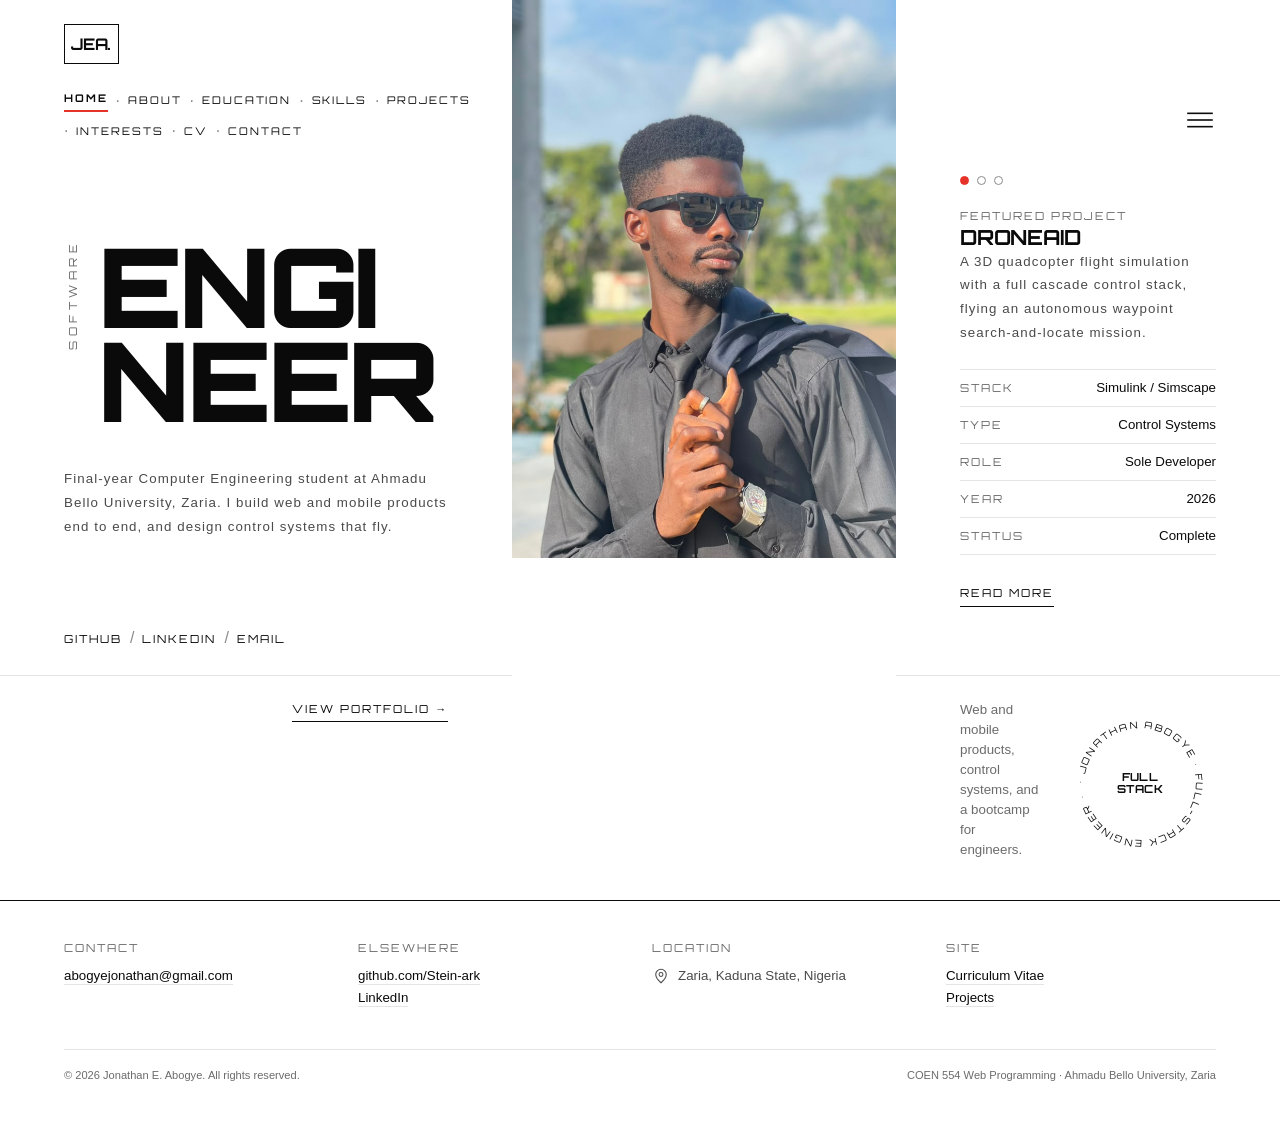
==== commit f1ae89c9: "retry" ====
--- a/index.html
+++ b/index.html
@@ -1,27 +1,5 @@
 <!DOCTYPE html>
-<!--
-  ============================================================================
-  Jonathan E. Abogye — Personal Portfolio
-  COEN 554 Web Programming, Ahmadu Bello University, Zaria
-
-  CONSTRAINTS OBSERVED ON EVERY PAGE
-  - No JavaScript. No .js files, no inline event handlers, no DOM scripting.
-    The only script element on any page carries
-    type="application/ld+json", which is declarative structured data, not
-    executable code.
-  - No CSS framework. All CSS in assets/css/ is hand-written.
-  - No external network requests. Orbitron is self-hosted in assets/fonts/,
-    every icon is inline SVG, the portrait is a local file.
-
-  DATA MODEL NOTE
-  The canonical content schema for this site lives in data/*.json
-  (profile.json, projects.json, skills.json, education.json). Because
-  JavaScript is prohibited, those files cannot be fetched and rendered at
-  run time, so the same content is carried statically in this markup. The
-  JSON defines the shape the content would be rendered from in a build that
-  permits scripting. See docs/technical-report.md, section 2.
-  ============================================================================
--->
+
 <html lang="en">
 <head>
   <meta charset="utf-8">
@@ -290,7 +268,7 @@
       <div class="footer-col">
         <span class="eyebrow">Contact</span>
         <!-- PLACEHOLDER address — replace before submission. -->
-        <p><a class="link" href="mailto:hello@jonathanabogye.dev">hello@jonathanabogye.dev</a></p>
+        <p><a class="link" href="mailto:abogyejonathan@gmail.com">abogyejonathan@gmail.com</a></p>
       </div>
 
       <div class="footer-col">
